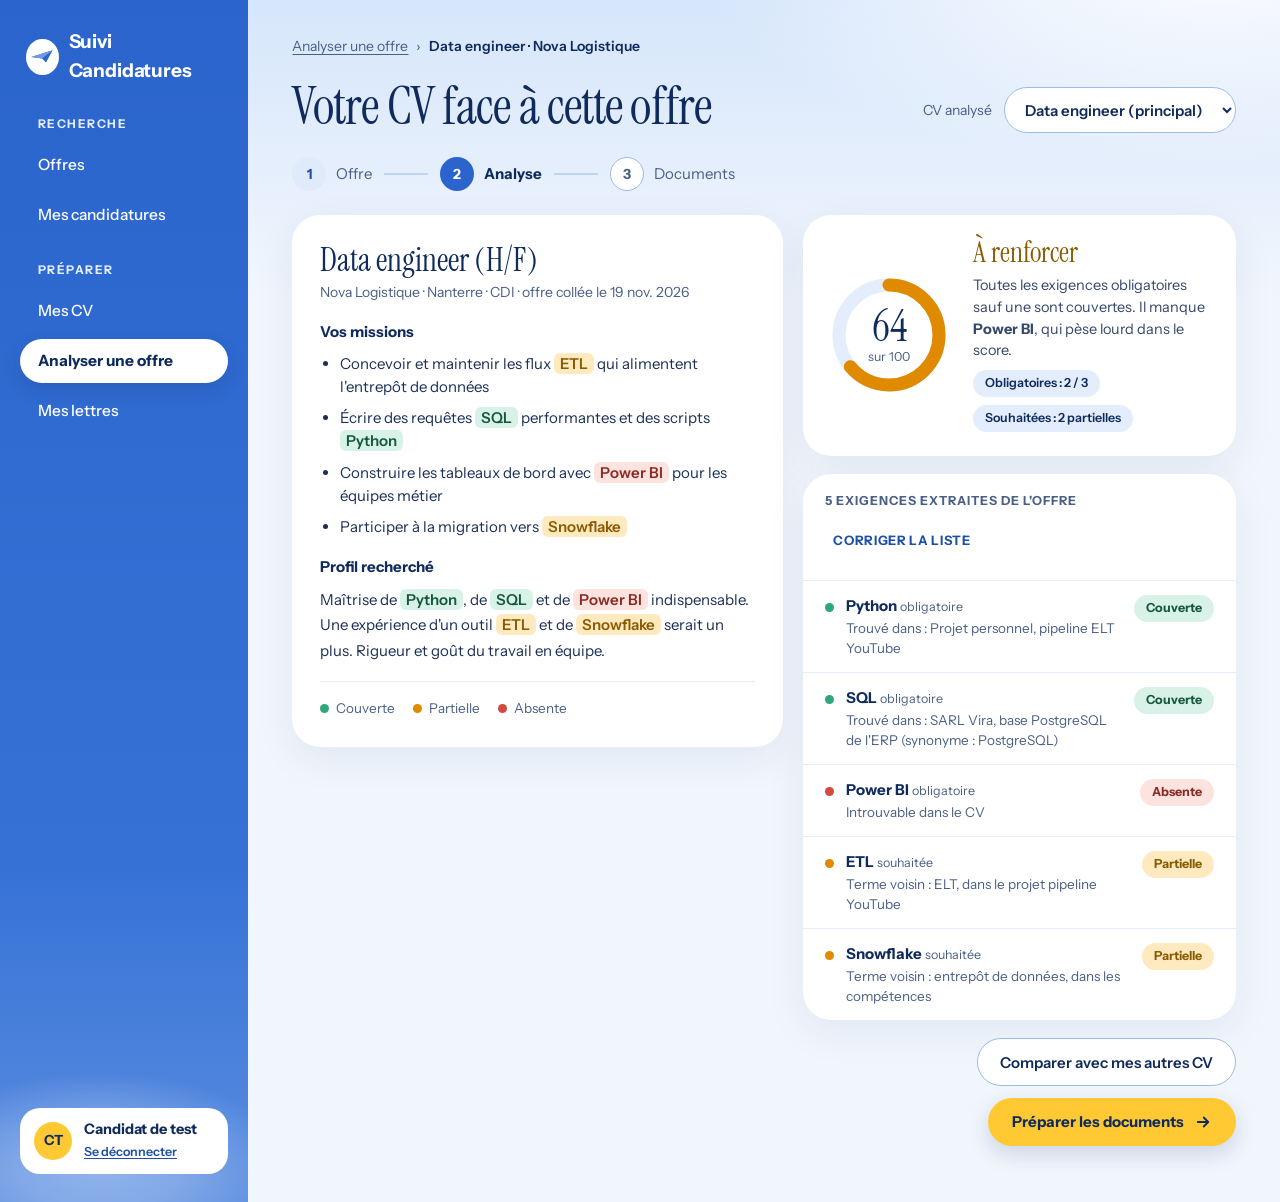
==== src/main/resources/static/analyse-offre.html @ 22472951 "feat(front): ajoute la maquette statique (accueil, connexion et pages de l'app)" ====
<!doctype html>
<html lang="fr">
<head>
<meta charset="utf-8">
<meta name="viewport" content="width=device-width, initial-scale=1">
<title>Analyse de l'offre · Suivi Candidatures</title>
<link rel="preconnect" href="https://fonts.googleapis.com">
<link href="https://fonts.googleapis.com/css2?family=Instrument+Sans:wght@400;500;600;700&family=Instrument+Serif:ital@0;1&display=swap" rel="stylesheet">
<style>
body{margin:0;font-family:'Instrument Sans',system-ui,sans-serif;color:#0f2a5c;background:#f1f6fd}
a{text-decoration:none;color:inherit}
a:hover{opacity:.88}
a:focus-visible,button:focus-visible,select:focus-visible,input:focus-visible{outline:3px solid #0f2a5c;outline-offset:3px}
button{font-family:inherit}
</style>
</head>
<body>
<div style="width:100%;min-height:900px;box-sizing:border-box;display:flex;flex-wrap:wrap;align-items:stretch;background:#f1f6fd;font-family:'Instrument Sans',system-ui,sans-serif;color:#0f2a5c;line-height:1.5">

<!-- ===== Menu latéral (identique sur tous les écrans) ===== -->
<aside style="flex:1 1 248px;box-sizing:border-box;position:relative;overflow:hidden;display:flex;flex-direction:column;gap:30px;padding:28px 20px;background:linear-gradient(180deg,#2a64cc 0%,#3672d6 72%,#5a8de0 100%);color:#fff">
<div aria-hidden="true" style="position:absolute;left:-90px;bottom:-60px;width:380px;height:190px;background:radial-gradient(closest-side,#fff 0%,rgba(255,255,255,.7) 45%,rgba(255,255,255,0) 100%);opacity:.35"></div>
<a href="tableau-de-bord.html" style="position:relative;display:flex;align-items:center;gap:10px;padding:0 6px;color:#fff;font-weight:700;font-size:19px;letter-spacing:-.01em">
<span style="display:flex;align-items:center;justify-content:center;width:36px;height:36px;border-radius:50%;background:#fff">
<svg aria-hidden="true" viewBox="0 0 120 70" style="width:22px"><path d="M2 38 L118 2 L82 68 L60 46 Z" fill="#2a64cc"/><path d="M2 38 L60 46 L118 2 Z" fill="#6f9ae6"/></svg>
</span>
<span>Suivi Candidatures</span>
</a>
<nav aria-label="Menu principal" style="position:relative;display:flex;flex-direction:column;gap:24px">
<div style="display:flex;flex-direction:column;gap:6px">
<div style="padding:0 18px 4px;font-size:12px;font-weight:700;letter-spacing:.12em;text-transform:uppercase;color:#e3edff">Recherche</div>
<a href="offres.html" style="display:flex;align-items:center;min-height:44px;box-sizing:border-box;padding:0 18px;border-radius:999px;color:#fff;font-size:15.5px;font-weight:500">Offres</a>
<a href="mes-candidatures.html" style="display:flex;align-items:center;min-height:44px;box-sizing:border-box;padding:0 18px;border-radius:999px;color:#fff;font-size:15.5px;font-weight:500">Mes candidatures</a>
</div>
<div style="display:flex;flex-direction:column;gap:6px">
<div style="padding:0 18px 4px;font-size:12px;font-weight:700;letter-spacing:.12em;text-transform:uppercase;color:#e3edff">Préparer</div>
<a href="mes-cv.html" style="display:flex;align-items:center;min-height:44px;box-sizing:border-box;padding:0 18px;border-radius:999px;color:#fff;font-size:15.5px;font-weight:500">Mes CV</a>
<a href="analyser-offre.html" aria-current="page" style="display:flex;align-items:center;min-height:44px;box-sizing:border-box;padding:0 18px;border-radius:999px;background:#fff;color:#0f2a5c;font-size:15.5px;font-weight:700;box-shadow:0 6px 18px rgba(15,42,92,.18)">Analyser une offre</a>
<a href="mes-lettres.html" style="display:flex;align-items:center;min-height:44px;box-sizing:border-box;padding:0 18px;border-radius:999px;color:#fff;font-size:15.5px;font-weight:500">Mes lettres</a>
</div>
</nav>
<div style="margin-top:auto;position:relative;display:flex;align-items:center;gap:12px;padding:12px 14px;border-radius:20px;background:#fff;color:#0f2a5c">
<span aria-hidden="true" style="display:flex;align-items:center;justify-content:center;width:38px;height:38px;border-radius:50%;background:#ffc933;font-size:14px;font-weight:700">CT</span>
<div style="min-width:0">
<div style="font-size:14.5px;font-weight:700;line-height:1.25">Candidat de test</div>
<a href="connexion.html" style="display:inline-block;font-size:12.5px;font-weight:600;color:#1d4fa8;text-decoration:underline;text-underline-offset:2px">Se déconnecter</a>
</div>
</div>
</aside>

<!-- ===== Page : Analyse de l'offre ===== -->
<main style="flex:999 1 560px;min-width:0;box-sizing:border-box;padding:36px 44px 56px;display:flex;flex-direction:column;gap:24px;background:radial-gradient(520px 220px at 94% -4%,#fff 0%,rgba(255,255,255,0) 100%),linear-gradient(180deg,#d6e6fb 0%,#f1f6fd 300px)">

<nav aria-label="Fil d'Ariane" style="display:flex;flex-wrap:wrap;align-items:center;gap:8px;font-size:14px;color:#4a5f86">
<a href="analyse-offre.html" style="color:#4a5f86;text-decoration:underline;text-underline-offset:3px">Analyser une offre</a>
<span aria-hidden="true">›</span>
<span style="font-weight:600;color:#0f2a5c">Data engineer · Nova Logistique</span>
</nav>

<div style="display:flex;flex-wrap:wrap;align-items:flex-end;justify-content:space-between;gap:20px">
<h1 style="margin:0;flex:1 1 380px;min-width:0;font-family:'Instrument Serif',Georgia,serif;font-weight:400;font-size:52px;line-height:1;letter-spacing:-.015em;color:#0f2a5c">Votre CV face à cette offre</h1>
<div style="display:flex;align-items:center;gap:12px">
<label for="cv-analyse" style="font-size:14px;color:#4a5f86">CV analysé</label>
<select id="cv-analyse" style="min-height:46px;padding:0 16px;border-radius:999px;border:1.5px solid #9dbbea;background:#fff;color:#0f2a5c;font-family:inherit;font-size:15px;font-weight:600">
<option>Data engineer (principal)</option>
<option>Data analyst</option>
</select>
</div>
</div>

<!-- Étapes -->
<ol style="list-style:none;margin:0;padding:0;display:flex;flex-wrap:wrap;align-items:center;gap:12px">
<li style="display:flex;align-items:center;gap:10px">
<span style="display:flex;align-items:center;justify-content:center;width:34px;height:34px;border-radius:50%;background:#dfeafb;color:#1d4fa8;font-size:14px;font-weight:700">1</span>
<span style="font-size:15px;color:#4a5f86">Offre</span>
</li>
<li aria-hidden="true" style="width:44px;height:2px;background:#bcd3f5"></li>
<li aria-current="step" style="display:flex;align-items:center;gap:10px">
<span style="display:flex;align-items:center;justify-content:center;width:34px;height:34px;border-radius:50%;background:#2a64cc;color:#fff;font-size:14px;font-weight:700">2</span>
<span style="font-size:15px;font-weight:700">Analyse</span>
</li>
<li aria-hidden="true" style="width:44px;height:2px;background:#bcd3f5"></li>
<li style="display:flex;align-items:center;gap:10px">
<span style="display:flex;align-items:center;justify-content:center;width:34px;height:34px;box-sizing:border-box;border-radius:50%;border:1.5px solid #9dbbea;background:#fff;color:#4a5f86;font-size:14px;font-weight:700">3</span>
<span style="font-size:15px;color:#4a5f86">Documents</span>
</li>
</ol>

<div style="display:flex;flex-wrap:wrap;align-items:flex-start;gap:20px">

<!-- Offre annotée -->
<section style="flex:6 1 380px;min-width:0;box-sizing:border-box;padding:28px;background:#fff;border-radius:28px;box-shadow:0 12px 40px rgba(15,42,92,.07);display:flex;flex-direction:column;gap:18px">
<div>
<h2 style="margin:0;font-family:'Instrument Serif',Georgia,serif;font-weight:400;font-size:32px;line-height:1.1">Data engineer (H/F)</h2>
<div style="margin-top:4px;font-size:14px;color:#4a5f86">Nova Logistique · Nanterre · CDI · offre collée le 19 nov. 2026</div>
</div>
<div>
<h3 style="margin:0 0 8px;font-size:15px;font-weight:700">Vos missions</h3>
<ul style="margin:0;padding-left:20px;display:flex;flex-direction:column;gap:8px;font-size:15px;line-height:1.55;color:#1b2f57">
<li>Concevoir et maintenir les flux <mark style="background:#ffe9bf;color:#8a5a00;border-radius:6px;padding:1px 6px;font-weight:600">ETL</mark> qui alimentent l'entrepôt de données</li>
<li>Écrire des requêtes <mark style="background:#d9f2e8;color:#14573f;border-radius:6px;padding:1px 6px;font-weight:600">SQL</mark> performantes et des scripts <mark style="background:#d9f2e8;color:#14573f;border-radius:6px;padding:1px 6px;font-weight:600">Python</mark></li>
<li>Construire les tableaux de bord avec <mark style="background:#fde3e0;color:#8a2a22;border-radius:6px;padding:1px 6px;font-weight:600">Power BI</mark> pour les équipes métier</li>
<li>Participer à la migration vers <mark style="background:#ffe9bf;color:#8a5a00;border-radius:6px;padding:1px 6px;font-weight:600">Snowflake</mark></li>
</ul>
</div>
<div>
<h3 style="margin:0 0 8px;font-size:15px;font-weight:700">Profil recherché</h3>
<p style="margin:0;font-size:15px;line-height:1.7;color:#1b2f57">Maîtrise de <mark style="background:#d9f2e8;color:#14573f;border-radius:6px;padding:1px 6px;font-weight:600">Python</mark>, de <mark style="background:#d9f2e8;color:#14573f;border-radius:6px;padding:1px 6px;font-weight:600">SQL</mark> et de <mark style="background:#fde3e0;color:#8a2a22;border-radius:6px;padding:1px 6px;font-weight:600">Power BI</mark> indispensable. Une expérience d'un outil <mark style="background:#ffe9bf;color:#8a5a00;border-radius:6px;padding:1px 6px;font-weight:600">ETL</mark> et de <mark style="background:#ffe9bf;color:#8a5a00;border-radius:6px;padding:1px 6px;font-weight:600">Snowflake</mark> serait un plus. Rigueur et goût du travail en équipe.</p>
</div>
<div style="display:flex;flex-wrap:wrap;gap:18px;padding-top:16px;border-top:1px solid #e3edfc;font-size:13.5px;color:#4a5f86">
<span style="display:flex;align-items:center;gap:7px"><span aria-hidden="true" style="width:9px;height:9px;border-radius:50%;background:#2fa77a"></span>Couverte</span>
<span style="display:flex;align-items:center;gap:7px"><span aria-hidden="true" style="width:9px;height:9px;border-radius:50%;background:#e08a00"></span>Partielle</span>
<span style="display:flex;align-items:center;gap:7px"><span aria-hidden="true" style="width:9px;height:9px;border-radius:50%;background:#d1493f"></span>Absente</span>
</div>
</section>

<!-- Colonne droite -->
<div style="flex:5 1 340px;min-width:0;display:flex;flex-direction:column;gap:18px">

<section style="box-sizing:border-box;padding:24px;background:#fff;border-radius:28px;box-shadow:0 12px 40px rgba(15,42,92,.07);display:flex;flex-wrap:wrap;align-items:center;gap:22px">
<div style="position:relative;width:124px;height:124px;flex:none">
<svg aria-hidden="true" viewBox="0 0 124 124" width="124" height="124" style="transform:rotate(-90deg)">
<circle cx="62" cy="62" r="50" fill="none" stroke="#e3edfc" stroke-width="13"/>
<circle cx="62" cy="62" r="50" fill="none" stroke="#e08a00" stroke-width="13" stroke-linecap="round" stroke-dasharray="201 314"/>
</svg>
<div style="position:absolute;inset:0;display:flex;flex-direction:column;align-items:center;justify-content:center">
<div style="font-family:'Instrument Serif',Georgia,serif;font-size:44px;line-height:1">64</div>
<div style="font-size:12.5px;color:#4a5f86">sur 100</div>
</div>
</div>
<div style="flex:1 1 200px;min-width:0;display:flex;flex-direction:column;gap:8px">
<h2 style="margin:0;font-family:'Instrument Serif',Georgia,serif;font-weight:400;font-size:28px;line-height:1;color:#8a5a00">À renforcer</h2>
<p style="margin:0;font-size:14.5px;line-height:1.5;color:#35476b">Toutes les exigences obligatoires sauf une sont couvertes. Il manque <strong>Power BI</strong>, qui pèse lourd dans le score.</p>
<div style="display:flex;flex-wrap:wrap;gap:8px">
<span style="padding:4px 12px;border-radius:999px;background:#e3edfc;font-size:12.5px;font-weight:600">Obligatoires : 2 / 3</span>
<span style="padding:4px 12px;border-radius:999px;background:#e3edfc;font-size:12.5px;font-weight:600">Souhaitées : 2 partielles</span>
</div>
</div>
</section>

<section style="background:#fff;border-radius:28px;box-shadow:0 12px 40px rgba(15,42,92,.07);overflow:hidden">
<div style="display:flex;flex-wrap:wrap;align-items:center;justify-content:space-between;gap:8px;padding:18px 22px">
<h2 style="margin:0;font-size:12.5px;font-weight:700;letter-spacing:.08em;text-transform:uppercase;color:#4a5f86">5 exigences extraites de l'offre</h2>
<button type="button" style="min-height:44px;padding:0 8px;border:0;background:transparent;color:#1d4fa8;font-size:13px;font-weight:700;letter-spacing:.05em;text-transform:uppercase;cursor:pointer">Corriger la liste</button>
</div>
<ul style="list-style:none;margin:0;padding:0">
<li style="display:flex;align-items:flex-start;justify-content:space-between;gap:12px;padding:14px 22px;border-top:1px solid #e3edfc">
<div style="min-width:0;display:flex;gap:12px">
<span aria-hidden="true" style="flex:none;width:9px;height:9px;margin-top:8px;border-radius:50%;background:#2fa77a"></span>
<div><div style="font-size:15px"><strong>Python</strong> <span style="font-size:12.5px;color:#4a5f86">obligatoire</span></div><div style="font-size:13.5px;color:#4a5f86">Trouvé dans : Projet personnel, pipeline ELT YouTube</div></div>
</div>
<span style="flex:none;padding:4px 12px;border-radius:999px;background:#d9f2e8;color:#14573f;font-size:12.5px;font-weight:700">Couverte</span>
</li>
<li style="display:flex;align-items:flex-start;justify-content:space-between;gap:12px;padding:14px 22px;border-top:1px solid #e3edfc">
<div style="min-width:0;display:flex;gap:12px">
<span aria-hidden="true" style="flex:none;width:9px;height:9px;margin-top:8px;border-radius:50%;background:#2fa77a"></span>
<div><div style="font-size:15px"><strong>SQL</strong> <span style="font-size:12.5px;color:#4a5f86">obligatoire</span></div><div style="font-size:13.5px;color:#4a5f86">Trouvé dans : SARL Vira, base PostgreSQL de l'ERP (synonyme : PostgreSQL)</div></div>
</div>
<span style="flex:none;padding:4px 12px;border-radius:999px;background:#d9f2e8;color:#14573f;font-size:12.5px;font-weight:700">Couverte</span>
</li>
<li style="display:flex;align-items:flex-start;justify-content:space-between;gap:12px;padding:14px 22px;border-top:1px solid #e3edfc">
<div style="min-width:0;display:flex;gap:12px">
<span aria-hidden="true" style="flex:none;width:9px;height:9px;margin-top:8px;border-radius:50%;background:#d1493f"></span>
<div><div style="font-size:15px"><strong>Power BI</strong> <span style="font-size:12.5px;color:#4a5f86">obligatoire</span></div><div style="font-size:13.5px;color:#4a5f86">Introuvable dans le CV</div></div>
</div>
<span style="flex:none;padding:4px 12px;border-radius:999px;background:#fde3e0;color:#8a2a22;font-size:12.5px;font-weight:700">Absente</span>
</li>
<li style="display:flex;align-items:flex-start;justify-content:space-between;gap:12px;padding:14px 22px;border-top:1px solid #e3edfc">
<div style="min-width:0;display:flex;gap:12px">
<span aria-hidden="true" style="flex:none;width:9px;height:9px;margin-top:8px;border-radius:50%;background:#e08a00"></span>
<div><div style="font-size:15px"><strong>ETL</strong> <span style="font-size:12.5px;color:#4a5f86">souhaitée</span></div><div style="font-size:13.5px;color:#4a5f86">Terme voisin : ELT, dans le projet pipeline YouTube</div></div>
</div>
<span style="flex:none;padding:4px 12px;border-radius:999px;background:#ffe9bf;color:#8a5a00;font-size:12.5px;font-weight:700">Partielle</span>
</li>
<li style="display:flex;align-items:flex-start;justify-content:space-between;gap:12px;padding:14px 22px;border-top:1px solid #e3edfc">
<div style="min-width:0;display:flex;gap:12px">
<span aria-hidden="true" style="flex:none;width:9px;height:9px;margin-top:8px;border-radius:50%;background:#e08a00"></span>
<div><div style="font-size:15px"><strong>Snowflake</strong> <span style="font-size:12.5px;color:#4a5f86">souhaitée</span></div><div style="font-size:13.5px;color:#4a5f86">Terme voisin : entrepôt de données, dans les compétences</div></div>
</div>
<span style="flex:none;padding:4px 12px;border-radius:999px;background:#ffe9bf;color:#8a5a00;font-size:12.5px;font-weight:700">Partielle</span>
</li>
</ul>
</section>

<div style="display:flex;flex-wrap:wrap;justify-content:flex-end;gap:12px">
<button type="button" style="min-height:48px;padding:0 22px;border-radius:999px;border:1.5px solid #9dbbea;background:#fff;color:#0f2a5c;font-size:15px;font-weight:600;cursor:pointer">Comparer avec mes autres CV</button>
<a href="documents.html" style="display:inline-flex;align-items:center;gap:10px;min-height:48px;box-sizing:border-box;padding:0 24px;border-radius:999px;background:#ffc933;color:#0f2a5c;font-size:15px;font-weight:700;box-shadow:0 8px 22px rgba(15,42,92,.16)">
<span>Préparer les documents</span>
<svg aria-hidden="true" viewBox="0 0 24 24" width="18" height="18" fill="none" stroke="#0f2a5c" stroke-width="2.4" stroke-linecap="round" stroke-linejoin="round"><path d="M5 12h14M13 6l6 6-6 6"/></svg>
</a>
</div>

</div>
</div>
</main>

</div>
</body>
</html>
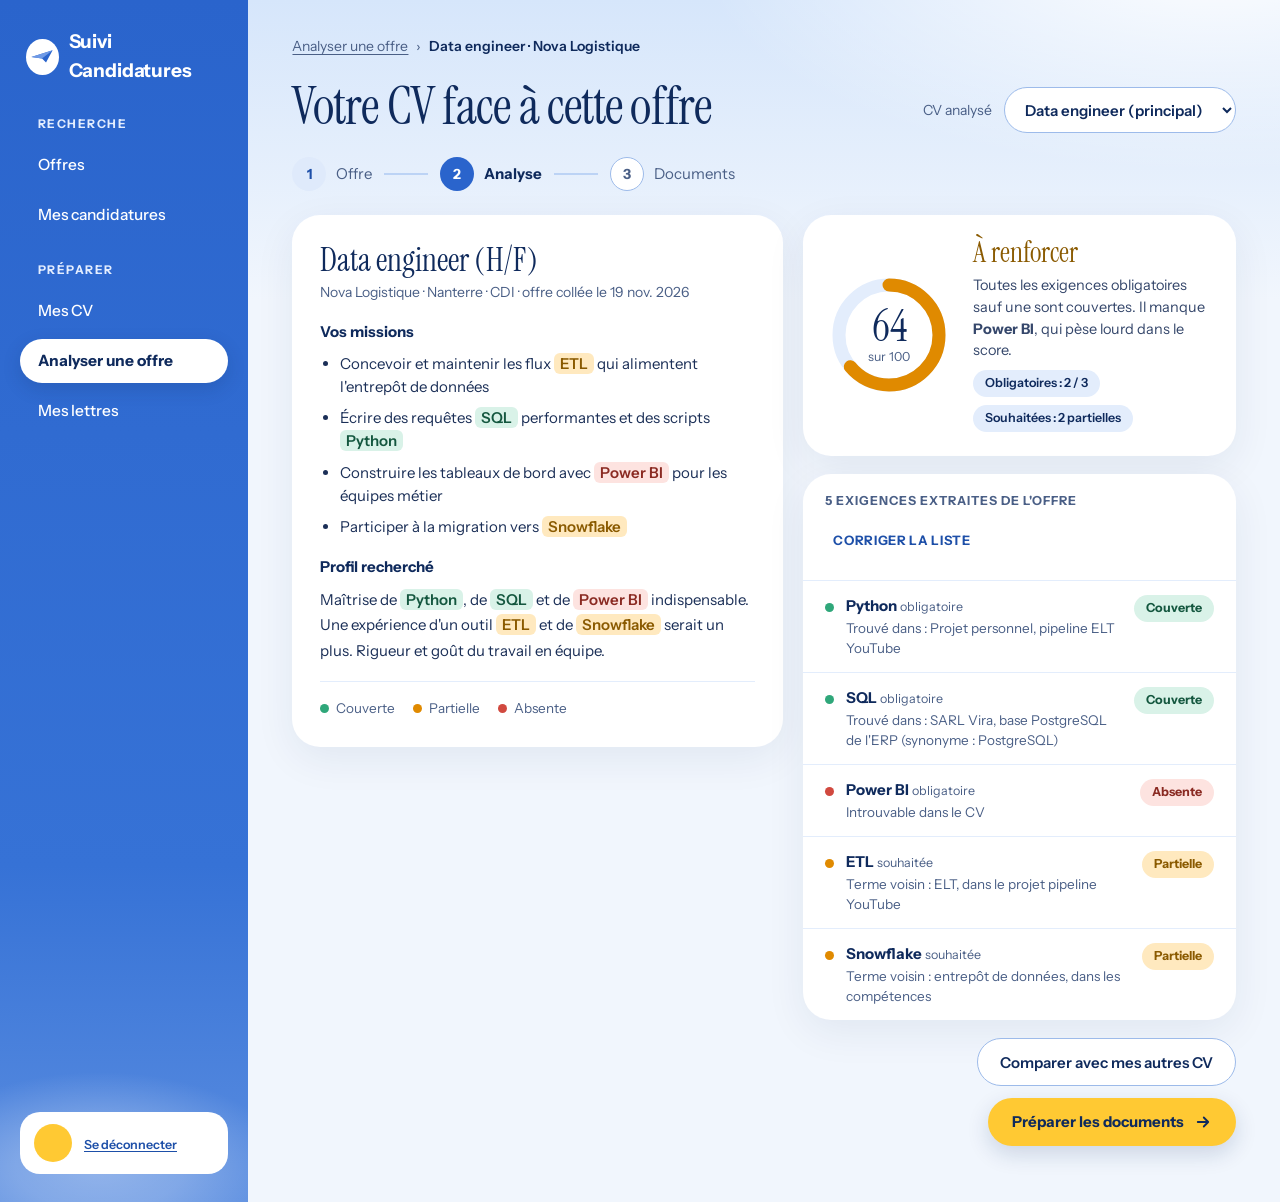
==== commit 40010867: "feat: ajoute la connexion, le profil et la déconnexion" ====
--- a/src/main/resources/static/analyse-offre.html
+++ b/src/main/resources/static/analyse-offre.html
@@ -13,6 +13,7 @@
 a:focus-visible,button:focus-visible,select:focus-visible,input:focus-visible{outline:3px solid #0f2a5c;outline-offset:3px}
 button{font-family:inherit}
 </style>
+<script type="module" src="/authentification.js"></script>
 </head>
 <body>
 <div style="width:100%;min-height:900px;box-sizing:border-box;display:flex;flex-wrap:wrap;align-items:stretch;background:#f1f6fd;font-family:'Instrument Sans',system-ui,sans-serif;color:#0f2a5c;line-height:1.5">
@@ -39,11 +40,12 @@
 <a href="mes-lettres.html" style="display:flex;align-items:center;min-height:44px;box-sizing:border-box;padding:0 18px;border-radius:999px;color:#fff;font-size:15.5px;font-weight:500">Mes lettres</a>
 </div>
 </nav>
-<div style="margin-top:auto;position:relative;display:flex;align-items:center;gap:12px;padding:12px 14px;border-radius:20px;background:#fff;color:#0f2a5c">
-<span aria-hidden="true" style="display:flex;align-items:center;justify-content:center;width:38px;height:38px;border-radius:50%;background:#ffc933;font-size:14px;font-weight:700">CT</span>
+<div data-compte-candidat style="margin-top:auto;position:relative;display:flex;align-items:center;gap:12px;padding:12px 14px;border-radius:20px;background:#fff;color:#0f2a5c">
+<span data-initiales-candidat aria-hidden="true" style="display:flex;align-items:center;justify-content:center;flex:0 0 38px;height:38px;border-radius:50%;background:#ffc933;font-size:14px;font-weight:700"></span>
 <div style="min-width:0">
-<div style="font-size:14.5px;font-weight:700;line-height:1.25">Candidat de test</div>
-<a href="connexion.html" style="display:inline-block;font-size:12.5px;font-weight:600;color:#1d4fa8;text-decoration:underline;text-underline-offset:2px">Se déconnecter</a>
+<div data-nom-candidat style="font-size:14.5px;font-weight:700;line-height:1.25;overflow-wrap:anywhere"></div>
+<button type="button" data-deconnexion style="padding:0;border:0;background:transparent;font-family:inherit;font-size:12.5px;font-weight:600;color:#1d4fa8;text-decoration:underline;text-underline-offset:2px;cursor:pointer">Se déconnecter</button>
+<p data-erreur-auth role="alert" hidden style="margin:4px 0 0;color:#a02738;font-size:12.5px"></p>
 </div>
 </div>
 </aside>
